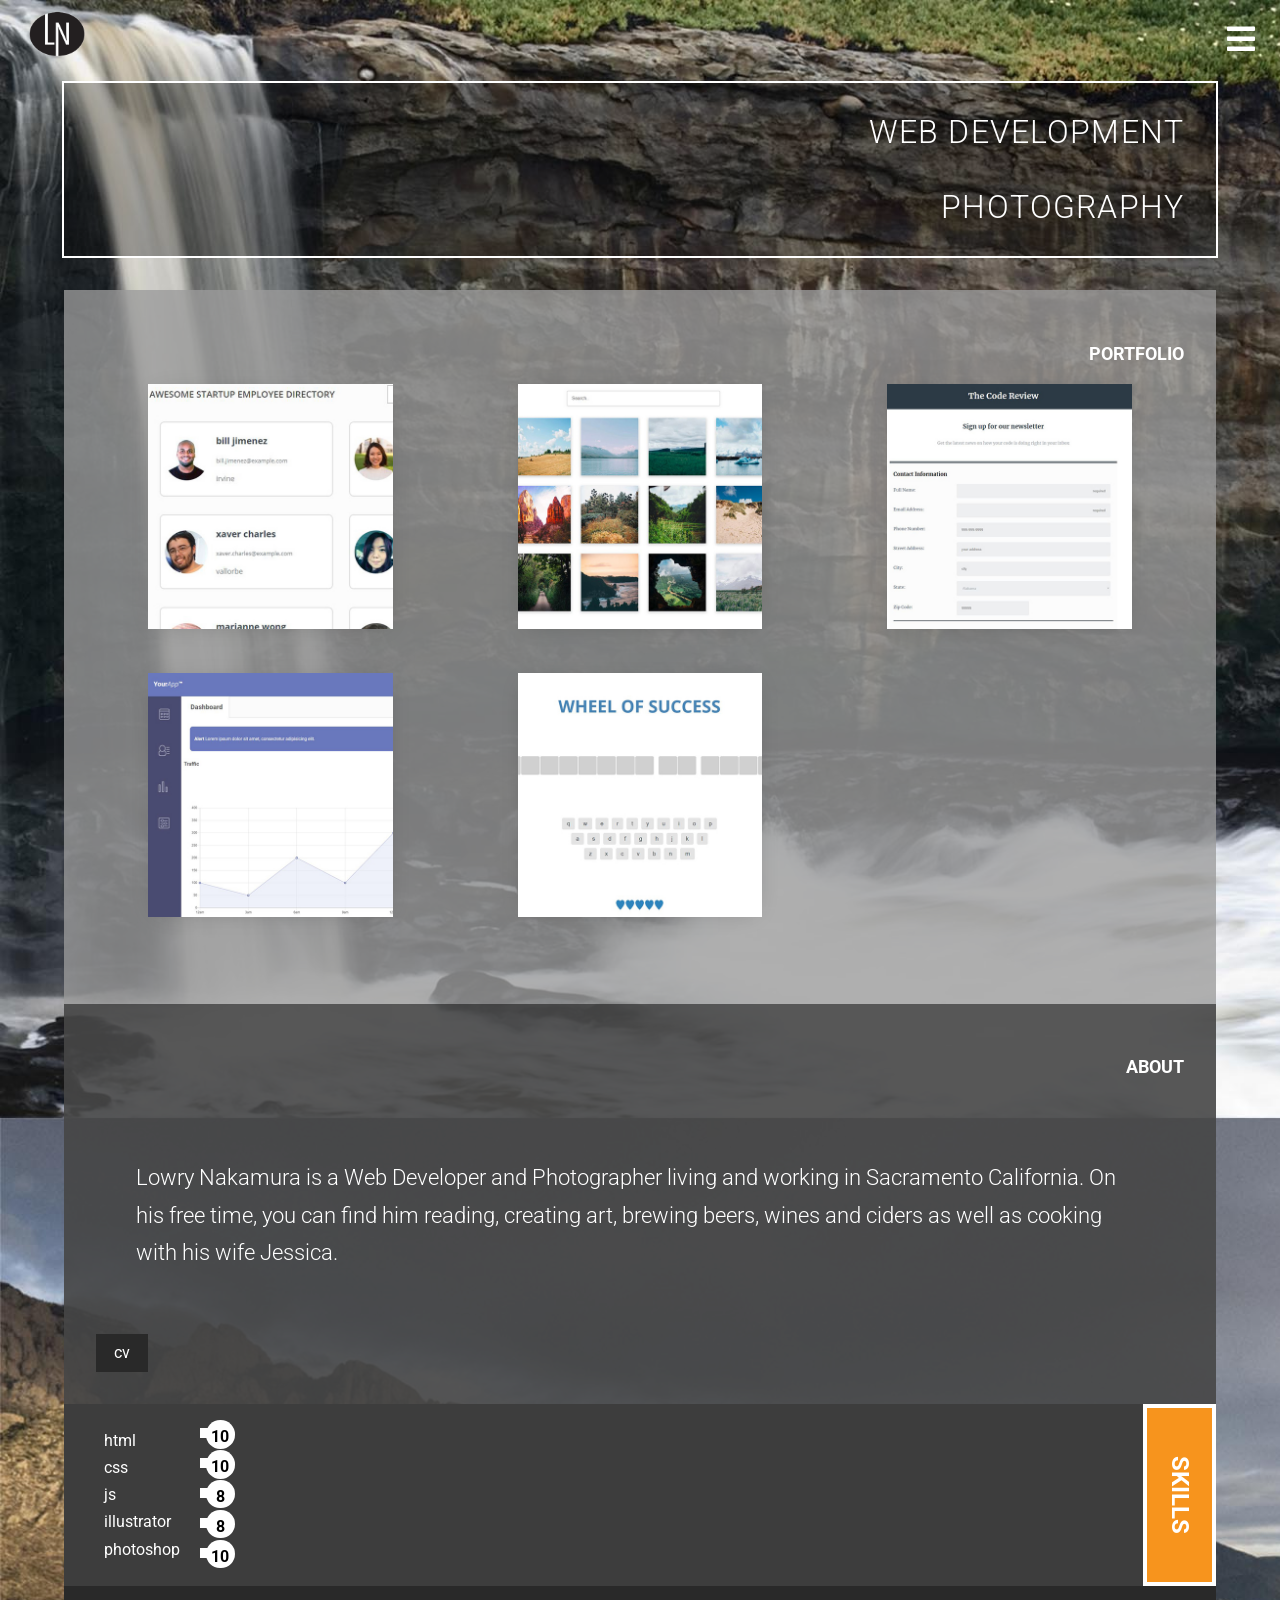
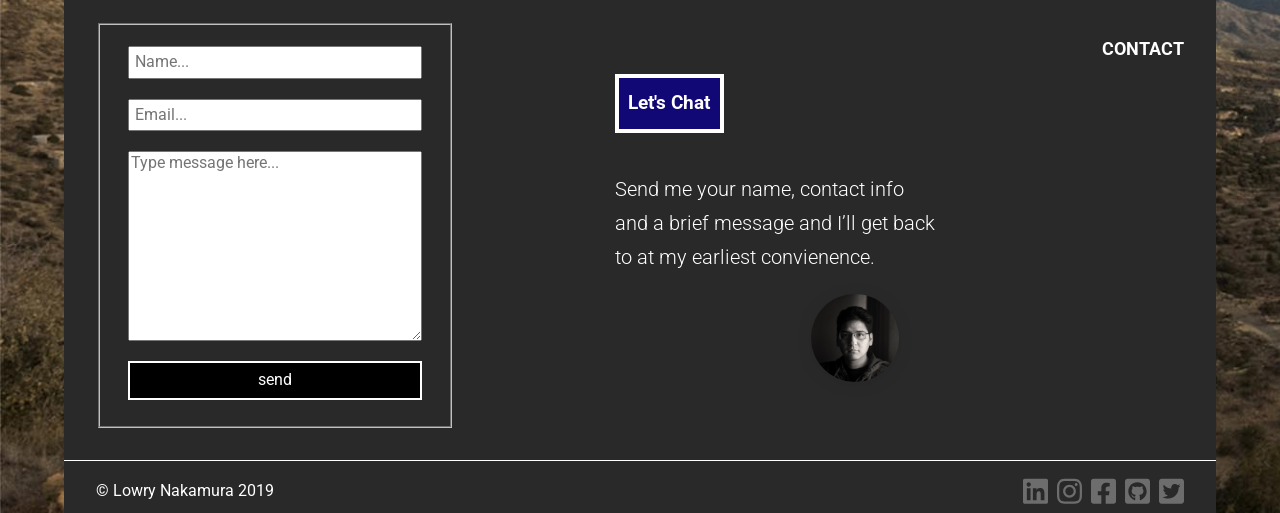
==== index.html @ 69b39638 "Update index.html" ====
<!DOCTYPE html>
<html lang="en">
<head>
	<meta charset="UTF-8">
	<meta name="description" content="Lowry Nakamura Portfolio">
  	<meta name="author" content="Lowry Nakamura">
  	<meta name="viewport" content="width=device-width, initial-scale=1.0">
	<title>Lowry Nakamura Portfolio</title>
	<link rel="shortcut icon" type="image/png" href="img/favicon.png">
	<link rel="stylesheet" href="https://use.fontawesome.com/releases/v5.5.0/css/all.css" integrity="sha384-B4dIYHKNBt8Bc12p+WXckhzcICo0wtJAoU8YZTY5qE0Id1GSseTk6S+L3BlXeVIU" crossorigin="anonymous">
	<link rel="stylesheet" href="css/style.css">
</head>
<body>
<!--begin Site-->
		<!--begin Header-->
		<header id="header" class="header">
			<span id="logo"><img src="img/logo_sm_edit.png" alt="logo"></span>
			<span id="showHide"><i class="fas fa-bars"></i></span>
		</header>
		<nav id="nav">
			<ul id="toggleNav">
				<li><a href="#portfolio">Portfolio</a></li>
				<li><a href="#about">Bio</a></li>
				<li><a href="#skills">Skills</a></li>
				<li><a href="#contact">Contact</a></li>
			</ul>
		</nav>
		<!--begin Banner-->
		<section id="banner">
			<div id="highlightBrdr">
				<h1>Web Development</h1>
				<h1>Photography</h1>
			</div>
		</section>
		<div class="container">
		<!--begin Portfolio-->
		<section id="portfolio">
			<h2 class="section-title">Portfolio</h2>
			<div id="imgContainer">
				<!--Employee Api Project-->
				<a class="port-link" href="project/emp-api/index.html" target="_blank"><img class="port-img" src="img/port-img/employeeSearch.jpg" alt="Employee search."><img class="overlay" src="img/port-img/api.png" alt="overlay for employee search api hover"></a>
				<!--Sample Photo Gallery-->
				<a class="port-link" href="project/samp-gallery/index.html" target="_blank"><img class="port-img" src="img/port-img/photoGallery.jpg" alt="Photo Gallery"><img class="overlay" src="img/port-img/img-gallery.png" alt="overlay for sample photo gallery hover"></a>
				<!--Registration Form-->
				<a class="port-link" href="project/registration/tech-degree-project-3/index.html" target="_blank"><img class="port-img" src="img/port-img/registrationForm.jpg" alt="Registration Form"><img class="overlay" src="img/port-img/registration.png" alt="overlay for registration form hover"></a>
				<!--webApp-->
				<a class="port-link" href="project/webApp/main.html" target="_blank"><img class="port-img" src="img/port-img/webApp.jpg" alt="Web app game."><img class="overlay" src="img/port-img/webApp.png" alt="overlay for webApp hover"></a>
				<!--Wheel of Success-->
				<a class="port-link" href="project/wheel/index.html" target="_blank"><img class="port-img" src="img/port-img/wheelOfSuccess.jpg" alt="Wheel of success app."><img class="overlay" src="img/port-img/wheel.png" alt="overlay for wheel of success hover"></a>
			</div>
		</section>
		<!--begin About-->
		<section id="about">
			<h2 class="section-title">About</h2>
				<div id="bio">
			         <p>Lowry Nakamura is a Web Developer and Photographer living and working in Sacramento California.
			         On his free time&#44; you can find him reading&#44; creating art&#44; brewing beers&#44; wines and ciders as well as cooking with his wife Jessica&#46;</p>
				</div>
				<div id="cv">
			        <h3>Education</h3>
			        <ol class="resume">
			            <li>Bachelors of Fine Art In Studio Art&#44; University of New Mexico 
			            Albuquerque NM&#44; 12
			            </li>
			            <li>Associates of Fine Art Photography Santa Fe Community College
			            Santa Fe NM&#44; 10
			            </li>
			            <li>Associates of Fine Arts Santa Fe Community College
			            Santa Fe NM&#44; 08
			            </li>
			            <li>Certificate  Web Design Level I University of New Mexico
			           Albuquerque NM&#44; 15
			            </li>
			        </ol>
			        <h3>Professional Experience</h3>
			        <ol class="resume">
			            <li>Onespeed Pizza ~ 2018-present</li>
			            <li>Mike's Camera ~ 2016-2018</li>
			            <li>Santa Fe Clay ~ 2015-2015</li>
			            <li>LewAllen Galleries ~ 2013-2014</li>
			            <li>University of New Mexico Art Museum ~ 2011-2012</li>
			            <li>SFCC School of Arts and Design Gallery Intern ~ 2008-2010</li>
			            <li>Internship Photography ~ James Hart, Santa Fe New Mexico 2009</li>
			        </ol>
			    </div>
			<button id="toggleResume">cv</button>
		</section>
		<!--begin Skills-->
		<section id="skills">
			
			<div id="skillType">
				<ol>
					<li>html</li>
					<li>css</li>
					<li>js</li>
					<li>illustrator</li>
					<li>photoshop</li>
				</ol>
			</div>
			<div id="skillAnimation">
				<div class="skillContainer">
					<div class="rect" data-value="10"></div>
					<div class="circle"><span>10</span></div>
				</div>
				<div class="skillContainer">
					<div class="rect" data-value="10"></div>
					<div class="circle"><span>10</span></div>
				</div>	
				<div class="skillContainer">
					<div class="rect" data-value="8"></div>
					<div class="circle"><span>8</span></div>
				</div>	
				<div class="skillContainer">
					<div class="rect" data-value="8"></div>
					<div class="circle"><span>8</span></div>
				</div>	
				<div class="skillContainer">
					<div class="rect" data-value="10"></div>
					<div class="circle"><span>10</span></div>
				</div>		
			</div>
			<h2 id="topBottom">Skills</h2>
		</section>
		<!--begin Contact-->
		<section id="contact">
			<h2 class="section-title">Contact</h2>
			<div id="headlineContainer">
				<h3>Let's Chat</h3>
				<p>Send me your name, contact info and a brief message and I’ll get back to at my earliest convienence.</p>
				<img id="profile" src="img/profile-pic.jpg" alt="Lowry Nakamura">
			</div>
			<!--begin Form-->
			<form id="contactMe" action="https://lowna.prod.with-datafire.io/contact" method="post">
				<fieldset class="message-me">
					<div class="form-container">
						<div id="nameRequired" class="required">Name Required!</div>
						<input type="text" name="name" id="name" placeholder="Name...">
						<div id="emailRequired" class="required">Email Required!</div>
						<input type="email" name="emailAddress" id="email" placeholder="Email...">
						<div class="required" id="textfieldRequired">Message Required!</div>
						 <textarea name="message" id="message" cols="30" rows="10" placeholder="Type message here..."></textarea>
						 <button id="messageSubmit" type="submit">send</button>
					</div>
				</fieldset>
			</form>
			<!--end Form-->
		</section>

		<!--begin Footer-->
		<footer id="footer">
			
			<div id="copyName">
				<p>&copy; Lowry Nakamura 2019</p>
			</div>
			<div id="social">
				<p>
					<!--linkedin 
						https://fontawesome.com/license-->
					<a href="https://www.linkedin.com/in/lowry-nakamura-868059122/" target="_blank"><svg aria-hidden="true" focusable="false" data-prefix="fab" data-icon="linkedin" class="svg-inline--fa fa-linkedin fa-w-14" role="img" xmlns="http://www.w3.org/2000/svg" viewBox="0 0 448 512"><path fill="currentColor" d="M416 32H31.9C14.3 32 0 46.5 0 64.3v383.4C0 465.5 14.3 480 31.9 480H416c17.6 0 32-14.5 32-32.3V64.3c0-17.8-14.4-32.3-32-32.3zM135.4 416H69V202.2h66.5V416zm-33.2-243c-21.3 0-38.5-17.3-38.5-38.5S80.9 96 102.2 96c21.2 0 38.5 17.3 38.5 38.5 0 21.3-17.2 38.5-38.5 38.5zm282.1 243h-66.4V312c0-24.8-.5-56.7-34.5-56.7-34.6 0-39.9 27-39.9 54.9V416h-66.4V202.2h63.7v29.2h.9c8.9-16.8 30.6-34.5 62.9-34.5 67.2 0 79.7 44.3 79.7 101.9V416z"></path></svg></a>
					<!--instagram 
						https://fontawesome.com/license--> 
					<a href="https://www.instagram.com/lowrynaka/?hl=en" target="_blank"><svg aria-hidden="true" focusable="false" data-prefix="fab" data-icon="instagram" class="svg-inline--fa fa-instagram fa-w-14" role="img" xmlns="http://www.w3.org/2000/svg" viewBox="0 0 448 512"><path fill="currentColor" d="M224.1 141c-63.6 0-114.9 51.3-114.9 114.9s51.3 114.9 114.9 114.9S339 319.5 339 255.9 287.7 141 224.1 141zm0 189.6c-41.1 0-74.7-33.5-74.7-74.7s33.5-74.7 74.7-74.7 74.7 33.5 74.7 74.7-33.6 74.7-74.7 74.7zm146.4-194.3c0 14.9-12 26.8-26.8 26.8-14.9 0-26.8-12-26.8-26.8s12-26.8 26.8-26.8 26.8 12 26.8 26.8zm76.1 27.2c-1.7-35.9-9.9-67.7-36.2-93.9-26.2-26.2-58-34.4-93.9-36.2-37-2.1-147.9-2.1-184.9 0-35.8 1.7-67.6 9.9-93.9 36.1s-34.4 58-36.2 93.9c-2.1 37-2.1 147.9 0 184.9 1.7 35.9 9.9 67.7 36.2 93.9s58 34.4 93.9 36.2c37 2.1 147.9 2.1 184.9 0 35.9-1.7 67.7-9.9 93.9-36.2 26.2-26.2 34.4-58 36.2-93.9 2.1-37 2.1-147.8 0-184.8zM398.8 388c-7.8 19.6-22.9 34.7-42.6 42.6-29.5 11.7-99.5 9-132.1 9s-102.7 2.6-132.1-9c-19.6-7.8-34.7-22.9-42.6-42.6-11.7-29.5-9-99.5-9-132.1s-2.6-102.7 9-132.1c7.8-19.6 22.9-34.7 42.6-42.6 29.5-11.7 99.5-9 132.1-9s102.7-2.6 132.1 9c19.6 7.8 34.7 22.9 42.6 42.6 11.7 29.5 9 99.5 9 132.1s2.7 102.7-9 132.1z"></path></svg></a> 
					<!--facebook 
						https://fontawesome.com/license-->
					<a href="https://www.facebook.com/lowry.nakamura" target="_blank"><svg aria-hidden="true" focusable="false" data-prefix="fab" data-icon="facebook-square" class="svg-inline--fa fa-facebook-square fa-w-14" role="img" xmlns="http://www.w3.org/2000/svg" viewBox="0 0 448 512"><path fill="currentColor" d="M400 32H48A48 48 0 0 0 0 80v352a48 48 0 0 0 48 48h137.25V327.69h-63V256h63v-54.64c0-62.15 37-96.48 93.67-96.48 27.14 0 55.52 4.84 55.52 4.84v61h-31.27c-30.81 0-40.42 19.12-40.42 38.73V256h68.78l-11 71.69h-57.78V480H400a48 48 0 0 0 48-48V80a48 48 0 0 0-48-48z"></path></svg></a>
					<!--github 
						https://fontawesome.com/license-->  
					<a href="https://github.com/Lowna" target="_blank"><svg aria-hidden="true" focusable="false" data-prefix="fab" data-icon="github-square" class="svg-inline--fa fa-github-square fa-w-14" role="img" xmlns="http://www.w3.org/2000/svg" viewBox="0 0 448 512"><path fill="currentColor" d="M400 32H48C21.5 32 0 53.5 0 80v352c0 26.5 21.5 48 48 48h352c26.5 0 48-21.5 48-48V80c0-26.5-21.5-48-48-48zM277.3 415.7c-8.4 1.5-11.5-3.7-11.5-8 0-5.4.2-33 .2-55.3 0-15.6-5.2-25.5-11.3-30.7 37-4.1 76-9.2 76-73.1 0-18.2-6.5-27.3-17.1-39 1.7-4.3 7.4-22-1.7-45-13.9-4.3-45.7 17.9-45.7 17.9-13.2-3.7-27.5-5.6-41.6-5.6-14.1 0-28.4 1.9-41.6 5.6 0 0-31.8-22.2-45.7-17.9-9.1 22.9-3.5 40.6-1.7 45-10.6 11.7-15.6 20.8-15.6 39 0 63.6 37.3 69 74.3 73.1-4.8 4.3-9.1 11.7-10.6 22.3-9.5 4.3-33.8 11.7-48.3-13.9-9.1-15.8-25.5-17.1-25.5-17.1-16.2-.2-1.1 10.2-1.1 10.2 10.8 5 18.4 24.2 18.4 24.2 9.7 29.7 56.1 19.7 56.1 19.7 0 13.9.2 36.5.2 40.6 0 4.3-3 9.5-11.5 8-66-22.1-112.2-84.9-112.2-158.3 0-91.8 70.2-161.5 162-161.5S388 165.6 388 257.4c.1 73.4-44.7 136.3-110.7 158.3zm-98.1-61.1c-1.9.4-3.7-.4-3.9-1.7-.2-1.5 1.1-2.8 3-3.2 1.9-.2 3.7.6 3.9 1.9.3 1.3-1 2.6-3 3zm-9.5-.9c0 1.3-1.5 2.4-3.5 2.4-2.2.2-3.7-.9-3.7-2.4 0-1.3 1.5-2.4 3.5-2.4 1.9-.2 3.7.9 3.7 2.4zm-13.7-1.1c-.4 1.3-2.4 1.9-4.1 1.3-1.9-.4-3.2-1.9-2.8-3.2.4-1.3 2.4-1.9 4.1-1.5 2 .6 3.3 2.1 2.8 3.4zm-12.3-5.4c-.9 1.1-2.8.9-4.3-.6-1.5-1.3-1.9-3.2-.9-4.1.9-1.1 2.8-.9 4.3.6 1.3 1.3 1.8 3.3.9 4.1zm-9.1-9.1c-.9.6-2.6 0-3.7-1.5s-1.1-3.2 0-3.9c1.1-.9 2.8-.2 3.7 1.3 1.1 1.5 1.1 3.3 0 4.1zm-6.5-9.7c-.9.9-2.4.4-3.5-.6-1.1-1.3-1.3-2.8-.4-3.5.9-.9 2.4-.4 3.5.6 1.1 1.3 1.3 2.8.4 3.5zm-6.7-7.4c-.4.9-1.7 1.1-2.8.4-1.3-.6-1.9-1.7-1.5-2.6.4-.6 1.5-.9 2.8-.4 1.3.7 1.9 1.8 1.5 2.6z"></path></svg></a>
					<!--twitter 
						https://fontawesome.com/license-->
					<a href="https://twitter.com/lowrynak" target="_blank"><svg aria-hidden="true" focusable="false" data-prefix="fab" data-icon="twitter-square" class="svg-inline--fa fa-twitter-square fa-w-14" role="img" xmlns="http://www.w3.org/2000/svg" viewBox="0 0 448 512"><path fill="currentColor" d="M400 32H48C21.5 32 0 53.5 0 80v352c0 26.5 21.5 48 48 48h352c26.5 0 48-21.5 48-48V80c0-26.5-21.5-48-48-48zm-48.9 158.8c.2 2.8.2 5.7.2 8.5 0 86.7-66 186.6-186.6 186.6-37.2 0-71.7-10.8-100.7-29.4 5.3.6 10.4.8 15.8.8 30.7 0 58.9-10.4 81.4-28-28.8-.6-53-19.5-61.3-45.5 10.1 1.5 19.2 1.5 29.6-1.2-30-6.1-52.5-32.5-52.5-64.4v-.8c8.7 4.9 18.9 7.9 29.6 8.3a65.447 65.447 0 0 1-29.2-54.6c0-12.2 3.2-23.4 8.9-33.1 32.3 39.8 80.8 65.8 135.2 68.6-9.3-44.5 24-80.6 64-80.6 18.9 0 35.9 7.9 47.9 20.7 14.8-2.8 29-8.3 41.6-15.8-4.9 15.2-15.2 28-28.8 36.1 13.2-1.4 26-5.1 37.8-10.2-8.9 13.1-20.1 24.7-32.9 34z"></path></svg></a>
				</p>
			</div>
		</footer>
	</div>
<!--end Page Content-->
<script src="js/app.js"></script>	
</body>
</html>
---- css/style.css ----
@import url("https://fonts.googleapis.com/css?family=Roboto:300,400,400i,500,500i,700,700i,900,900i&display=swap");
html {
  scroll-behavior: smooth;
}

body {
  line-height: 1.7;
  font-size: 16px;
  font-family: "Roboto", sans-serif;
  background: #292929;
  background: url("../img/top-img-mobile.jpg") no-repeat;
}

@media (min-width: 768px) {
  body {
    background: url("../img/background-overlay-768px.jpg") no-repeat;
  }
}
@media (min-width: 1280px) {
  body {
    background-size: cover;
  }
}
/*Normalize---------------------------------------------- */
/*! normalize.css v8.0.0 | MIT License | github.com/necolas/normalize.css */
/* Document
   ========================================================================== */
/**
 * 1. Correct the line height in all browsers.
 * 2. Prevent adjustments of font size after orientation changes in iOS.
 */
html {
  line-height: 1.15;
  /* 1 */
  -webkit-text-size-adjust: 100%;
  /* 2 */
}

/* Sections
   ========================================================================== */
/**
 * Remove the margin in all browsers.
 */
body {
  margin: 0;
}

/**
 * Correct the font size and margin on `h1` elements within `section` and
 * `article` contexts in Chrome, Firefox, and Safari.
 */
h1 {
  font-size: 2em;
  margin: 0.67em 0;
}

/* Grouping content
   ========================================================================== */
/**
 * 1. Add the correct box sizing in Firefox.
 * 2. Show the overflow in Edge and IE.
 */
hr {
  box-sizing: content-box;
  /* 1 */
  height: 0;
  /* 1 */
  overflow: visible;
  /* 2 */
}

/**
 * 1. Correct the inheritance and scaling of font size in all browsers.
 * 2. Correct the odd `em` font sizing in all browsers.
 */
pre {
  font-family: monospace, monospace;
  /* 1 */
  font-size: 1em;
  /* 2 */
}

/* Text-level semantics
   ========================================================================== */
/**
 * Remove the gray background on active links in IE 10.
 */
a {
  background-color: transparent;
}

/**
 * 1. Remove the bottom border in Chrome 57-
 * 2. Add the correct text decoration in Chrome, Edge, IE, Opera, and Safari.
 */
abbr[title] {
  border-bottom: none;
  /* 1 */
  text-decoration: underline;
  /* 2 */
  text-decoration: underline dotted;
  /* 2 */
}

/**
 * Add the correct font weight in Chrome, Edge, and Safari.
 */
b,
strong {
  font-weight: bolder;
}

/**
 * 1. Correct the inheritance and scaling of font size in all browsers.
 * 2. Correct the odd `em` font sizing in all browsers.
 */
code,
kbd,
samp {
  font-family: monospace, monospace;
  /* 1 */
  font-size: 1em;
  /* 2 */
}

/**
 * Add the correct font size in all browsers.
 */
small {
  font-size: 80%;
}

/**
 * Prevent `sub` and `sup` elements from affecting the line height in
 * all browsers.
 */
sub,
sup {
  font-size: 75%;
  line-height: 0;
  position: relative;
  vertical-align: baseline;
}

sub {
  bottom: -0.25em;
}

sup {
  top: -0.5em;
}

/* Embedded content
   ========================================================================== */
/**
 * Remove the border on images inside links in IE 10.
 */
img {
  border-style: none;
}

/* Forms
   ========================================================================== */
/**
 * 1. Change the font styles in all browsers.
 * 2. Remove the margin in Firefox and Safari.
 */
button,
input,
optgroup,
select,
textarea {
  font-family: inherit;
  /* 1 */
  font-size: 100%;
  /* 1 */
  line-height: 1.15;
  /* 1 */
  margin: 0;
  /* 2 */
}

/**
 * Show the overflow in IE.
 * 1. Show the overflow in Edge.
 */
button,
input {
  /* 1 */
  overflow: visible;
}

/**
 * Remove the inheritance of text transform in Edge, Firefox, and IE.
 * 1. Remove the inheritance of text transform in Firefox.
 */
button,
select {
  /* 1 */
  text-transform: none;
}

#header {
  display: flex;
  align-items: center;
  justify-content: space-between;
  padding: 0 25px 0 22px;
}

#portfolio {
  background: rgba(155, 155, 155, 0.78);
  padding: 2em;
}

#about {
  background: rgba(70, 70, 70, 0.9);
  background-size: auto;
  padding: 2em;
}
#about p {
  color: #fff;
  font-size: 1.1em;
  font-weight: 300;
}
#about #toggleResume {
  background: #292929;
  color: #fff;
  border: 2px solid #292929;
  cursor: pointer;
  padding: 0.5em 1em;
}

#skills {
  display: flex;
  align-items: center;
  justify-content: flex-start;
  background: #3d3d3d;
}
#skills #skillType ol {
  list-style: none;
  margin-right: 20px;
}
#skills #skillType li {
  color: #fff;
}
#skills #skillAnimation {
  flex-basis: 100%;
}
#skills #skillAnimation .skillContainer .circle {
  display: inline-block;
  text-align: center;
  font-weight: 700;
  width: 23px;
  height: 23px;
  margin-left: -8px;
  padding: 2.8px;
  border-radius: 50%;
  background: #fff;
  transition: 1s;
}
#skills #skillAnimation .skillContainer .circle span {
  line-height: 1.62;
}
#skills #skillAnimation .skillContainer .rect {
  display: inline-block;
  width: 10px;
  height: 10px;
  margin: 4px 0;
  background: #fff;
  transition: 1s;
}
#skills #topBottom {
  text-transform: uppercase;
  text-align: center;
  height: 6.25em;
  border: 4px solid #fff;
  margin-right: 0;
  padding: 0.5em;
  background: #f7941d;
  color: #fff;
  writing-mode: vertical-rl;
}

#contact {
  background: #292929;
  color: #fff;
  padding: 2em;
}
#contact #profile {
  width: 27%;
  border-radius: 50%;
  -webkit-box-shadow: 0px 2px 23px -10px rgba(0, 0, 0, 0.25);
  -moz-box-shadow: 0px 2px 23px -10px rgba(0, 0, 0, 0.25);
  box-shadow: 0px 2px 23px -10px rgba(0, 0, 0, 0.25);
  margin-left: 60%;
}

#footer {
  display: flex;
  justify-content: space-between;
  background: #292929;
  color: #fff;
  padding: 1em 2em 0 2em;
  border-top: 1px solid #fff;
}
#footer p {
  display: inline;
}
#footer svg {
  margin-left: 5px;
  color: #6d6d6d;
  width: 25px;
}
#footer svg:hover {
  color: #000;
  transition: 1s ease-in-out;
}

@media screen and (max-width: 400px) and (min-width: 200px) {
  #portfolio {
    padding: 2em;
  }

  #contact {
    padding: 0;
    padding-top: 2em;
    padding-bottom: 2em;
    padding-right: 0.25em;
  }
  #contact h2 {
    margin-right: 2em;
  }
  #contact #headlineContainer {
    margin: 0.5em;
  }
  #contact form {
    margin: 0.5em;
  }
}
@media (min-width: 768px) {
  #contact {
    display: flex;
    justify-content: space-between;
  }
  #contact h2 {
    order: 3;
  }
  #contact #headlineContainer {
    order: 2;
    flex-basis: 30%;
    align-self: center;
  }
  #contact #headlineContainer p {
    font-size: 1.25em;
  }

  #bio {
    display: flex;
    font-size: 1.25em;
    padding: 2em;
  }
}
@media (min-width: 1280px) {
  .container {
    width: 90%;
    margin: 0 auto;
  }
}
#nav ul {
  display: none;
  flex-direction: column;
  justify-content: center;
  list-style: none;
  text-align: center;
  margin-left: 25px;
  margin-right: 25px;
}
#nav ul li {
  padding: 0.5em;
  margin-bottom: 10px;
  border: 2px solid transparent;
}
#nav ul li a {
  cursor: pointer;
  color: #fff;
  text-decoration: none;
  text-transform: uppercase;
  font-size: 1.25em;
}
#nav ul li:hover {
  border: 2px solid #fff;
  background: rgba(0, 0, 0, 0.3);
  transition: 0.5s ease-in;
}

@media (min-width: 768px) {
  #nav ul {
    flex-direction: row;
    justify-content: center;
  }
  #nav ul li {
    margin-left: 1em;
  }
}
#showHide {
  cursor: pointer;
}
#showHide i {
  color: #fff;
  font-size: 1.5em;
}

#logo img {
  width: 3.5em;
  margin-top: 3px;
}

.section-title {
  font-size: 1.15em;
  color: #fff;
  text-align: right;
  text-transform: uppercase;
}

#banner #highlightBrdr {
  border: 2px solid #fff;
  margin: 2em;
  background: rgba(0, 0, 0, 0.3);
}
#banner h1 {
  text-align: right;
  padding-right: 1em;
  color: #fff;
  text-transform: uppercase;
  font-weight: 300;
  letter-spacing: 1.15px;
}

#headlineContainer h3 {
  display: inline-block;
  background: #120875;
  color: #fff;
  border: 4px solid #fff;
  padding: 0.5em;
}
#headlineContainer p {
  font-weight: 300;
}

#cv {
  display: none;
}
#cv ol {
  list-style: none;
}
#cv h3, #cv li {
  color: #fff;
}

@media (min-width: 768px) {
  #logo img {
    width: 35%;
  }

  #showHide i {
    font-size: 2em;
  }
}
@media (min-width: 1280px) {
  #banner #highlightBrdr {
    width: 90%;
    margin: 0 auto;
    margin-bottom: 2em;
  }
}
#imgContainer {
  width: 100%;
  display: grid;
  grid-gap: 20px;
  margin-bottom: 30px;
}

.overlay {
  display: none;
  position: absolute;
  top: 0;
  left: 0;
  right: 0;
  width: 70%;
  margin: auto;
}

.port-link {
  position: relative;
  text-align: center;
}

.port-link .port-img {
  width: 70%;
  margin-bottom: 1em;
  -webkit-box-shadow: 0px 2px 23px -10px rgba(0, 0, 0, 0.25);
  -moz-box-shadow: 0px 2px 23px -10px rgba(0, 0, 0, 0.25);
  box-shadow: 0px 2px 23px -10px rgba(0, 0, 0, 0.25);
}

@media screen and (max-width: 400px) and (min-width: 200px) {
  .overlay {
    margin-left: 2em;
  }
}
@media (min-width: 768px) {
  #imgContainer {
    grid-template-columns: repeat(2, 1fr);
  }
}
@media (min-width: 1024px) {
  #imgContainer {
    grid-template-columns: repeat(3, 1fr);
  }
}
#contactMe {
  margin-top: 5px;
}

.form-container {
  display: flex;
  flex-direction: column;
  padding: 1em;
}
.form-container #nameRequired, .form-container #emailRequired, .form-container #textfieldRequired {
  color: #F31431;
  text-align: right;
  display: none;
}
.form-container input, .form-container textfield {
  margin-bottom: 20px;
  padding: 5px;
}
.form-container button {
  border: none;
  border: 2px solid #fff;
  margin-top: 20px;
  color: #fff;
  background: #000;
  padding: 0.5em;
}
.form-container button:hover {
  border: 2px solid #000;
  background: #fff;
  color: #000;
  transition: 1s ease-in-out;
}

/*# sourceMappingURL=style.css.map */
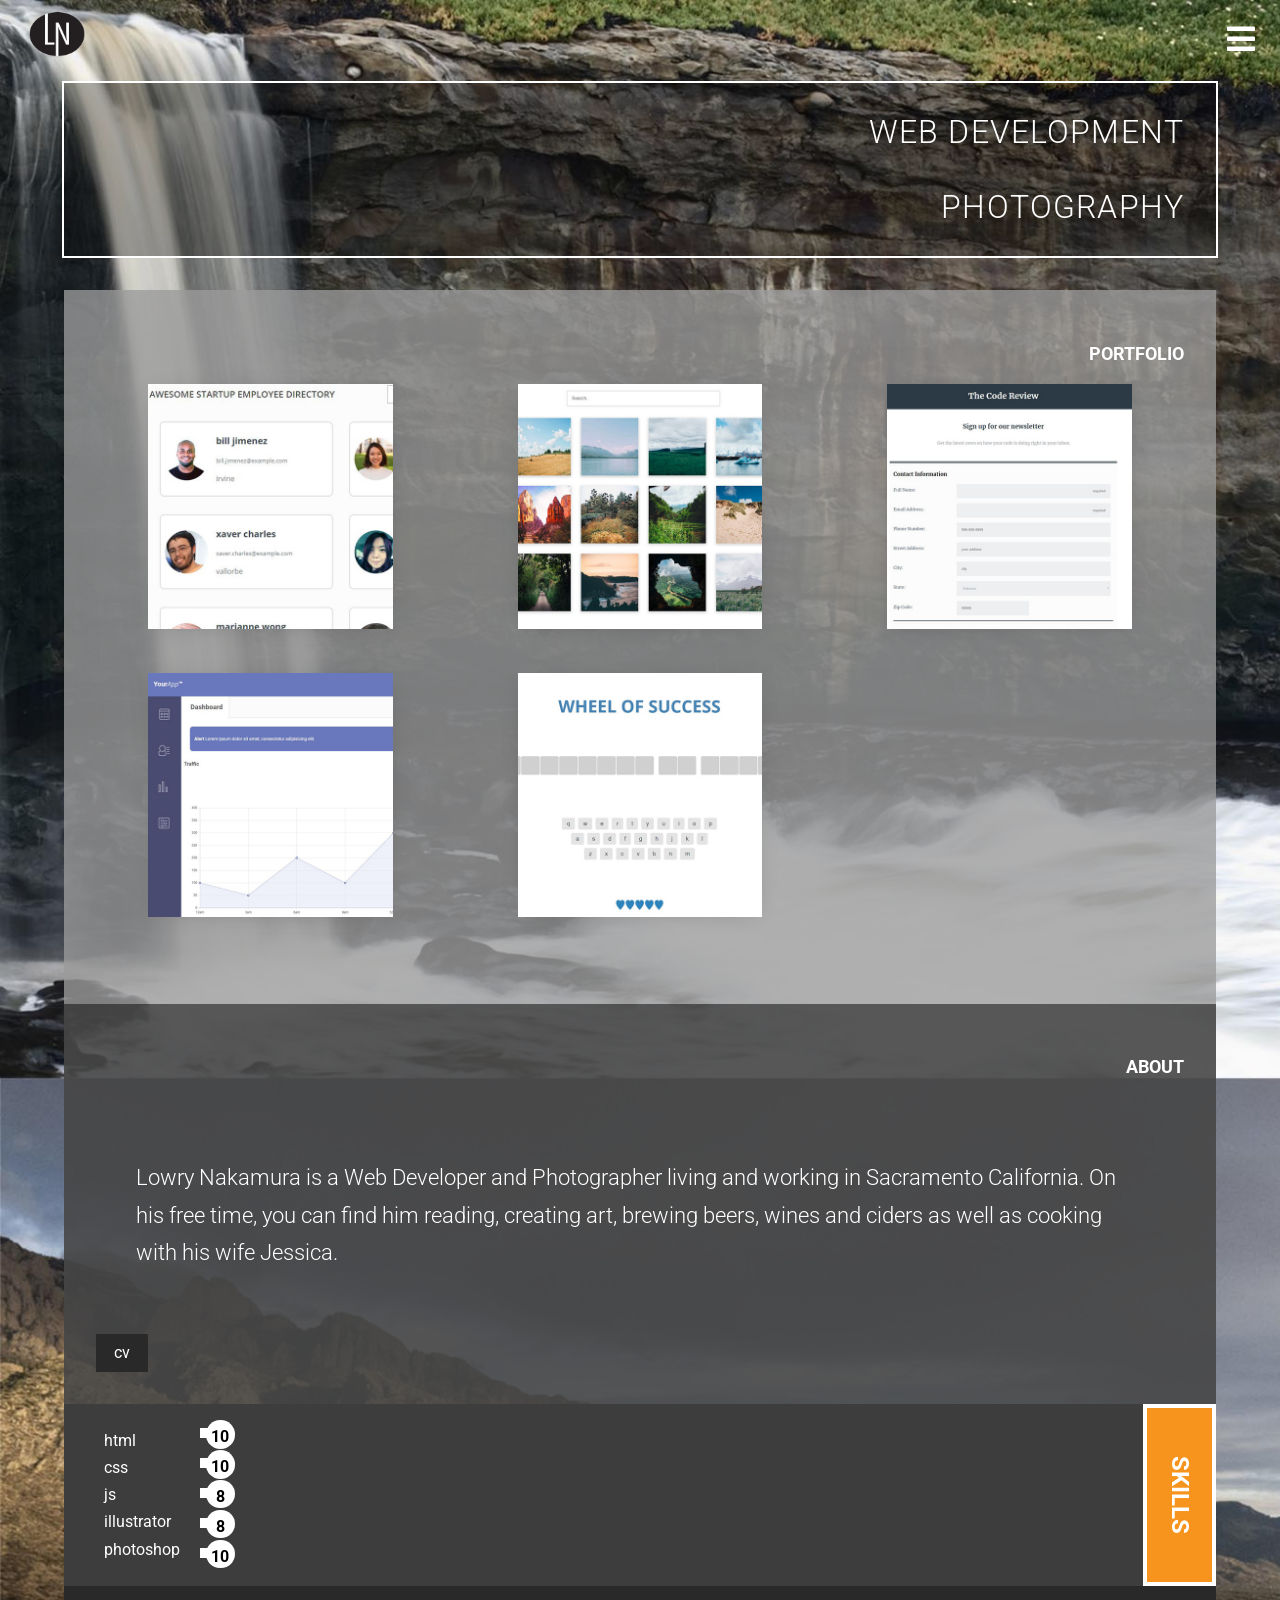
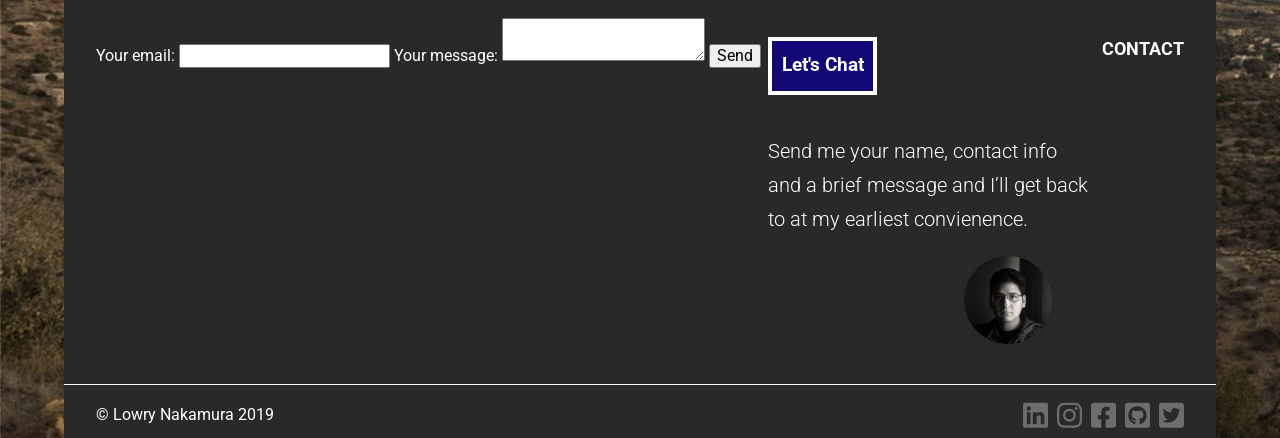
==== commit c2ffda92: "Fix form for site" ====
--- a/index.html
+++ b/index.html
@@ -130,18 +130,22 @@
 				<img id="profile" src="img/profile-pic.jpg" alt="Lowry Nakamura">
 			</div>
 			<!--begin Form-->
-			<form id="contactMe" action="https://lowna.prod.with-datafire.io/contact" method="post">
-				<fieldset class="message-me">
-					<div class="form-container">
-						<div id="nameRequired" class="required">Name Required!</div>
-						<input type="text" name="name" id="name" placeholder="Name...">
-						<div id="emailRequired" class="required">Email Required!</div>
-						<input type="email" name="emailAddress" id="email" placeholder="Email...">
-						<div class="required" id="textfieldRequired">Message Required!</div>
-						 <textarea name="message" id="message" cols="30" rows="10" placeholder="Type message here..."></textarea>
-						 <button id="messageSubmit" type="submit">send</button>
-					</div>
-				</fieldset>
+			<form
+			  action="https://formspree.io/xgekqble"
+			  method="POST"
+			>
+			  <label>
+			    Your email:
+			    <input type="text" name="_replyto">
+			  </label>
+			  <label>
+			    Your message:
+			    <textarea name="message"></textarea>
+			  </label>
+
+			  <!-- your other form fields go here -->
+
+			  <button type="submit">Send</button>
 			</form>
 			<!--end Form-->
 		</section>
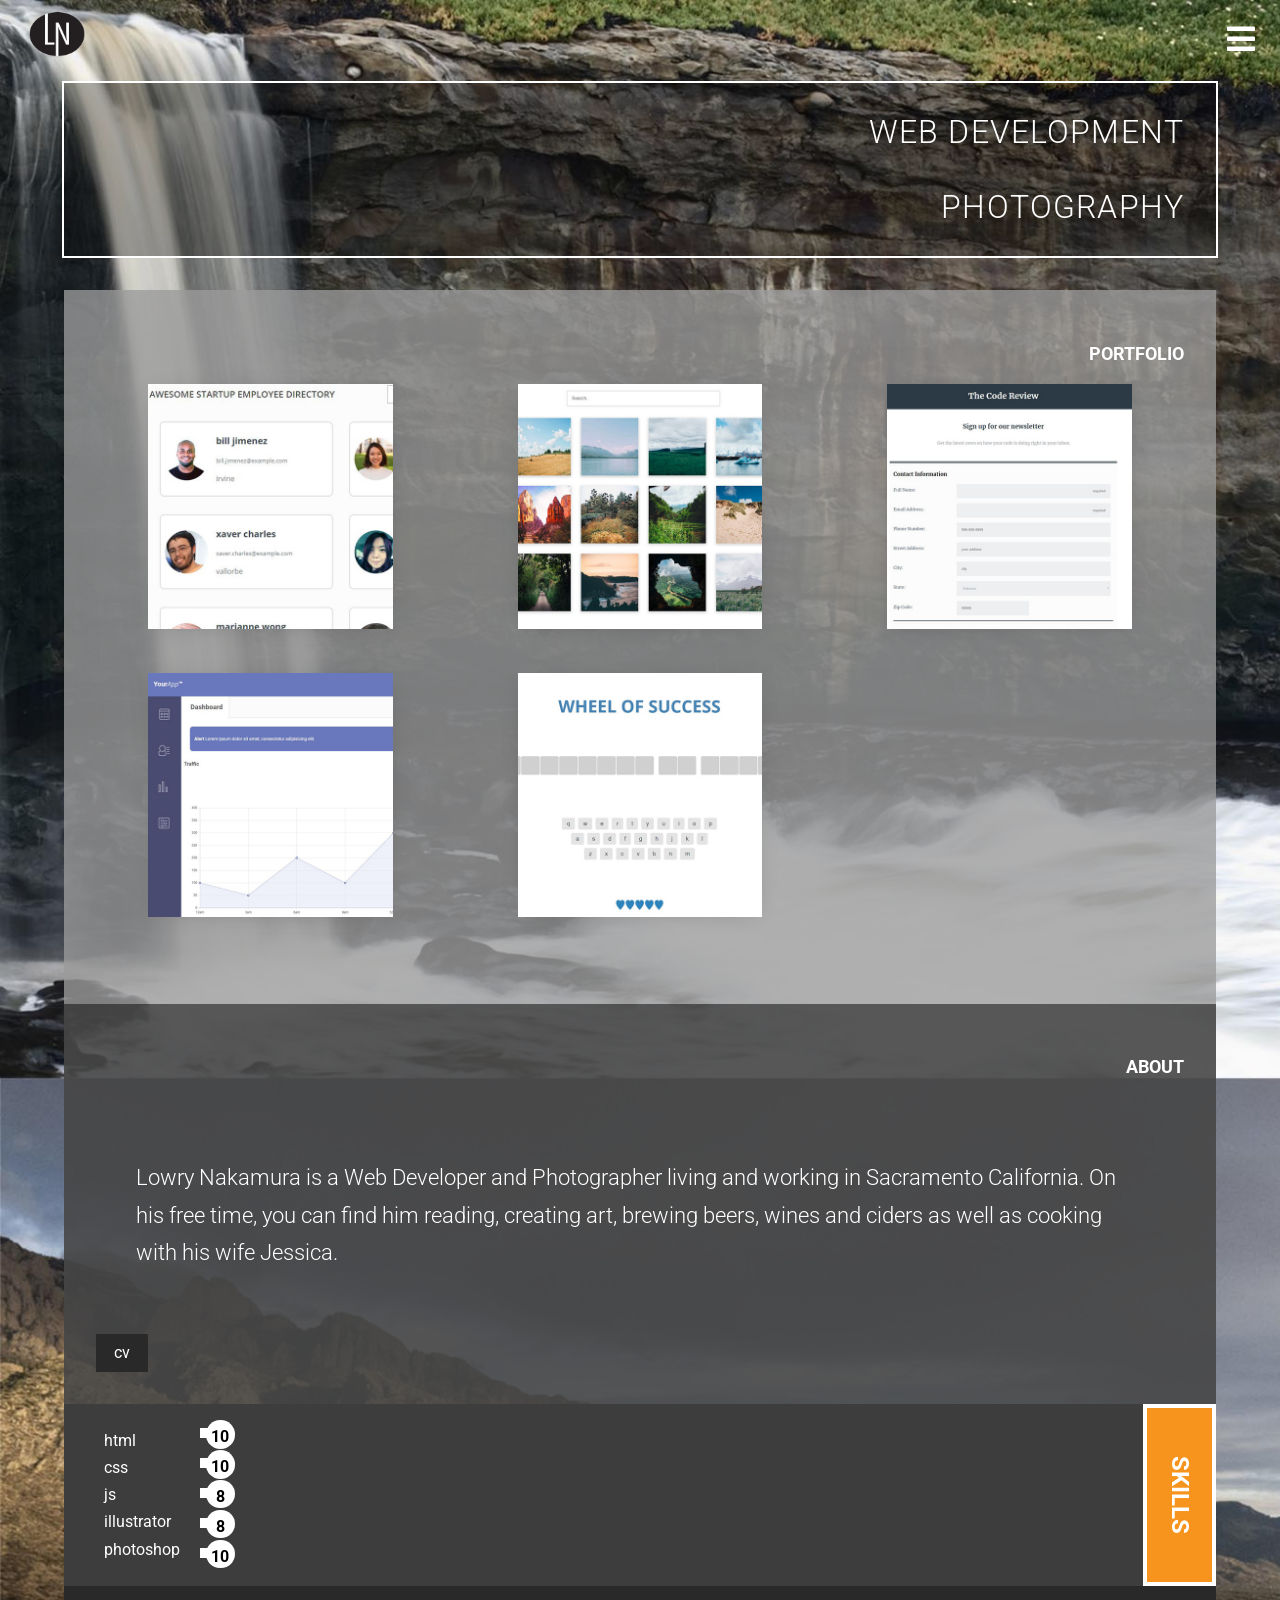
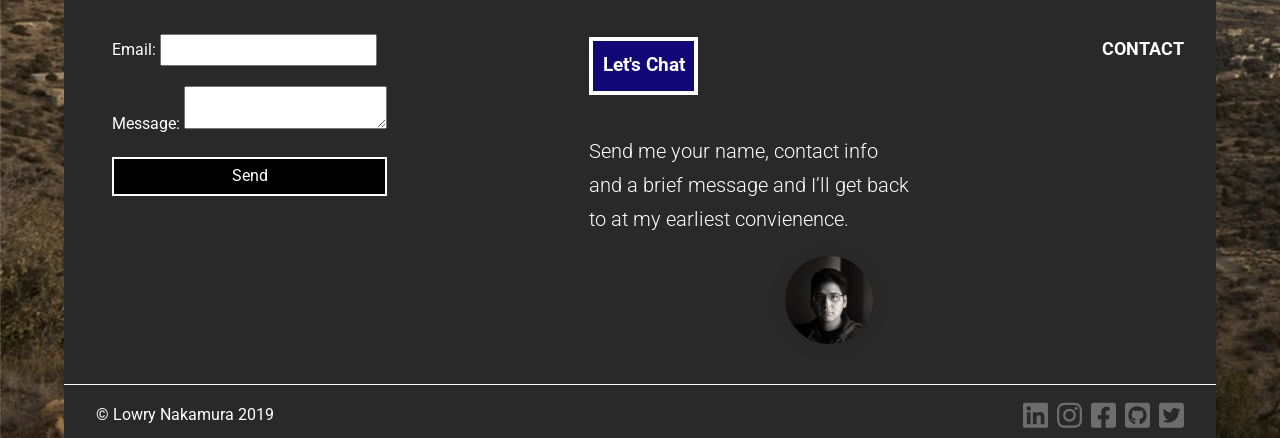
==== commit 3fd3ae0d: "edit form" ====
--- a/index.html
+++ b/index.html
@@ -131,15 +131,16 @@
 			</div>
 			<!--begin Form-->
 			<form
+			  class="form-container"
 			  action="https://formspree.io/xgekqble"
 			  method="POST"
 			>
 			  <label>
-			    Your email:
+			    Email:
 			    <input type="text" name="_replyto">
 			  </label>
 			  <label>
-			    Your message:
+			    Message:
 			    <textarea name="message"></textarea>
 			  </label>
 
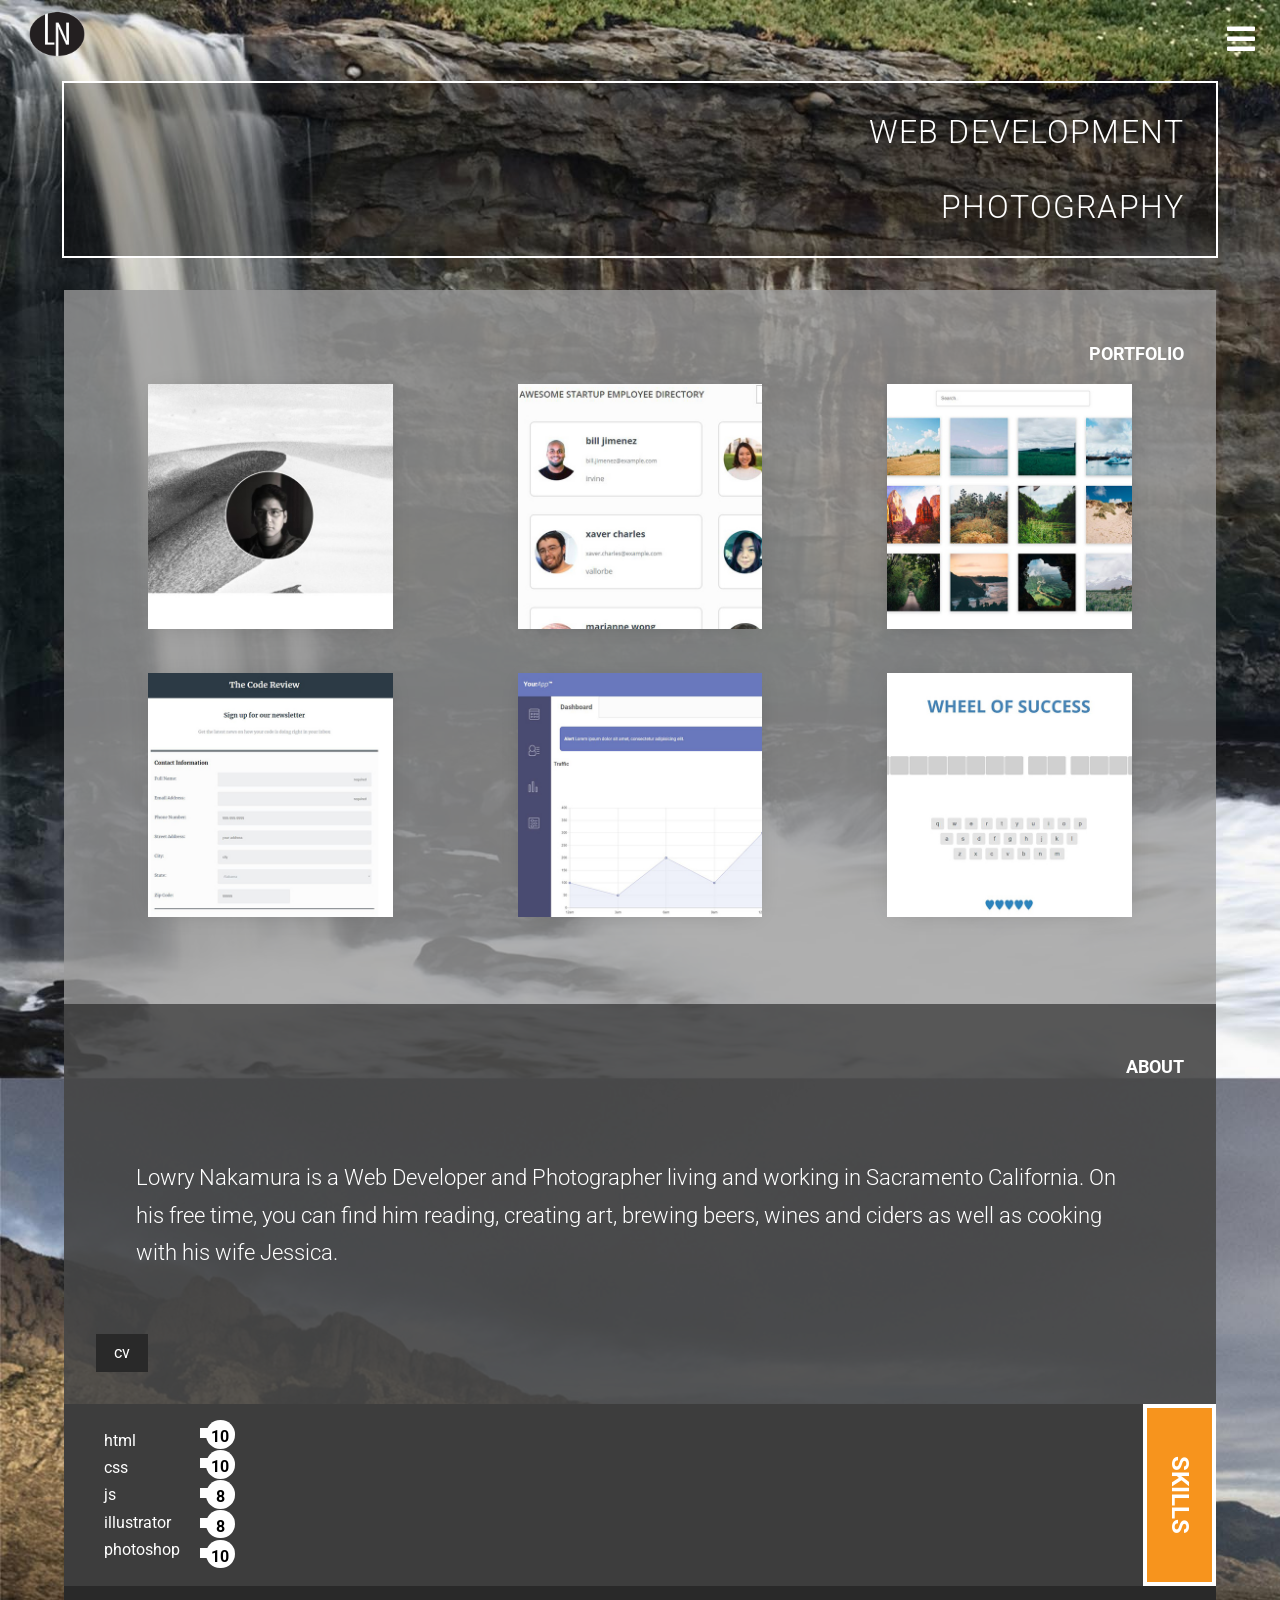
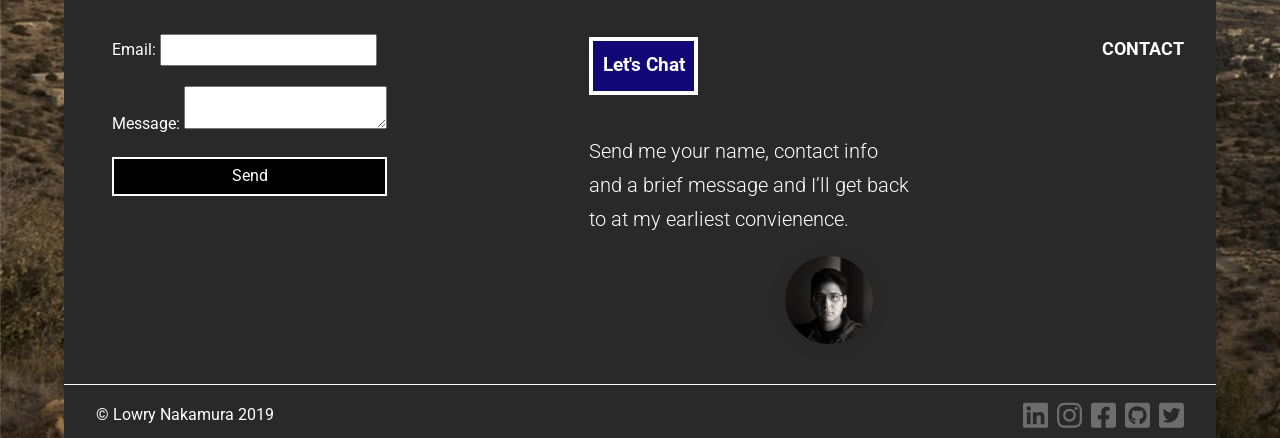
==== commit 594b01b2: "add photosite item and link" ====
--- a/index.html
+++ b/index.html
@@ -37,6 +37,7 @@
 		<section id="portfolio">
 			<h2 class="section-title">Portfolio</h2>
 			<div id="imgContainer">
+				<a class="port-link" href="http://lowrynakamuraphoto.com/" target="_blank"><img class="port-img" src="img/port-img/photoSite.jpg" alt="Image for Lowry Nakamura Photography Website."><img class="overlay" src="img/port-img/photo-work.png" alt="Lowry Nakamura Photography"></a>
 				<!--Employee Api Project-->
 				<a class="port-link" href="project/emp-api/index.html" target="_blank"><img class="port-img" src="img/port-img/employeeSearch.jpg" alt="Employee search."><img class="overlay" src="img/port-img/api.png" alt="overlay for employee search api hover"></a>
 				<!--Sample Photo Gallery-->
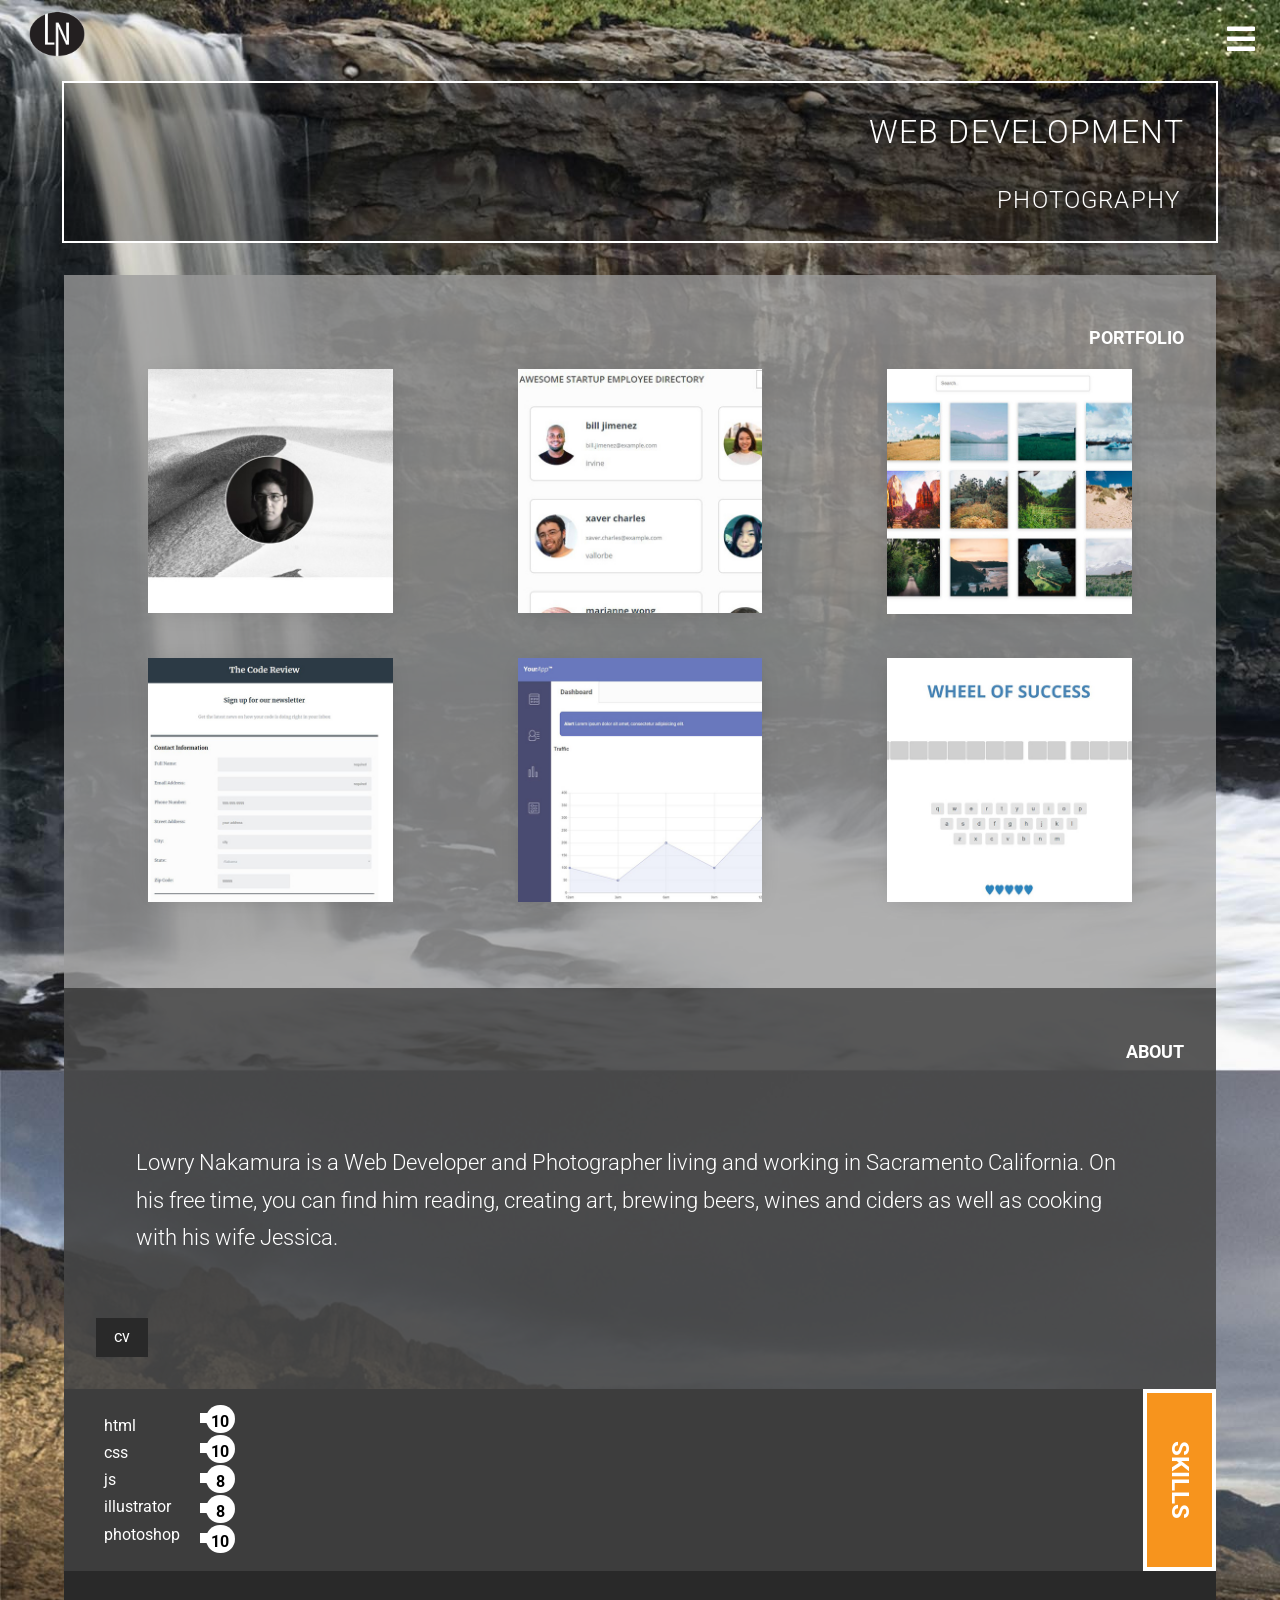
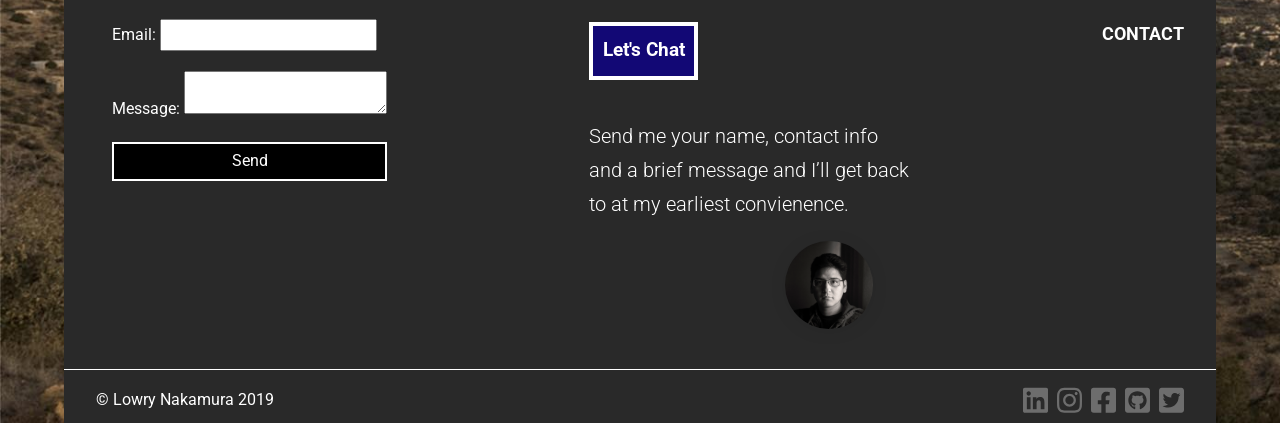
==== commit 36452bd7: "update html and css" ====
--- a/index.html
+++ b/index.html
@@ -29,7 +29,7 @@
 		<section id="banner">
 			<div id="highlightBrdr">
 				<h1>Web Development</h1>
-				<h1>Photography</h1>
+				<h2>Photography</h2>
 			</div>
 		</section>
 		<div class="container">
--- a/css/style.css
+++ b/css/style.css
@@ -435,6 +435,14 @@
   font-weight: 300;
   letter-spacing: 1.15px;
 }
+#banner h2 {
+  text-align: right;
+  padding-right: 1.5em;
+  color: #fff;
+  text-transform: uppercase;
+  font-weight: 300;
+  letter-spacing: 1.15px;
+}
 
 #headlineContainer h3 {
   display: inline-block;
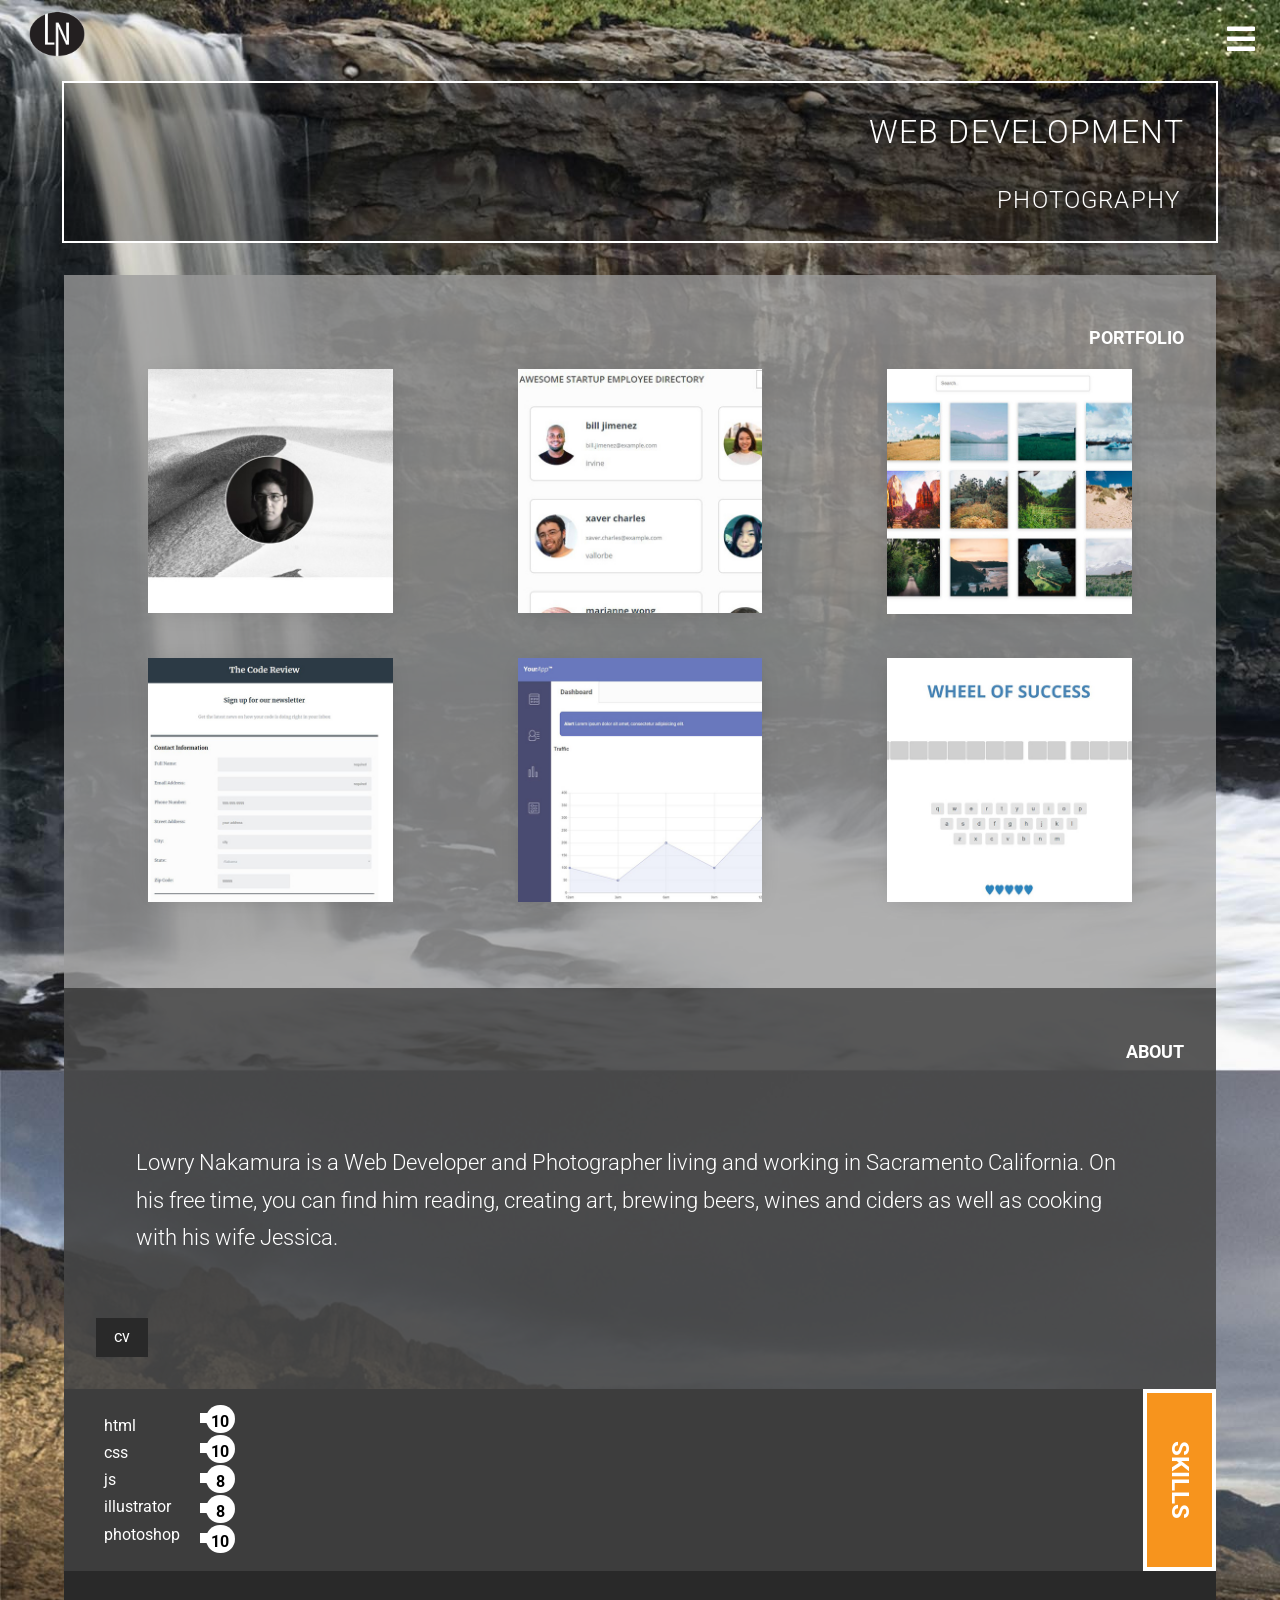
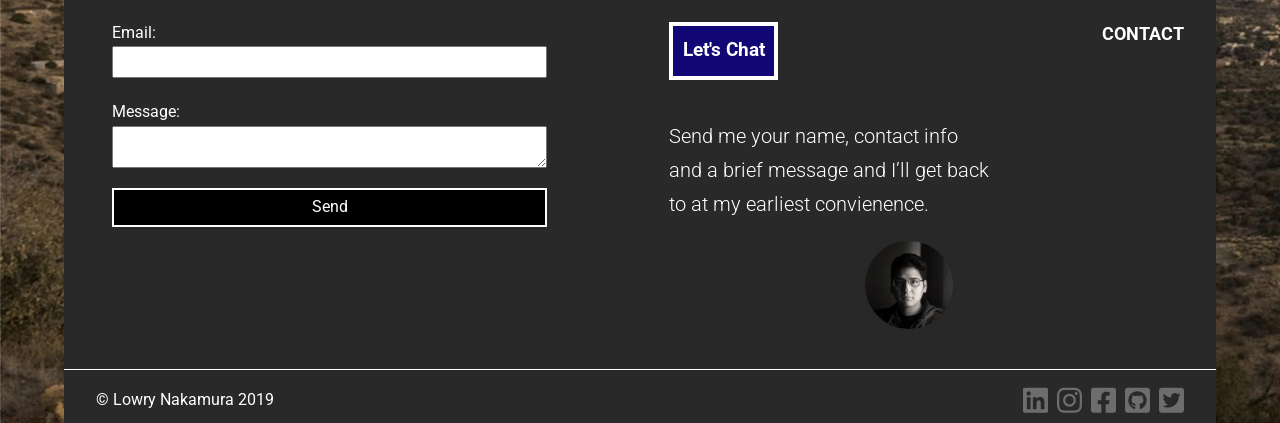
==== commit 24b5774a: "fix bugs" ====
--- a/index.html
+++ b/index.html
@@ -138,16 +138,17 @@
 			>
 			  <label>
 			    Email:
-			    <input type="text" name="_replyto">
 			  </label>
+			  <input type="text" name="_replyto">
 			  <label>
 			    Message:
-			    <textarea name="message"></textarea>
+			    
 			  </label>
+			  <textarea name="message"></textarea>
 
 			  <!-- your other form fields go here -->
 
-			  <button type="submit">Send</button>
+			  <button type="submit" target="_blank">Send</button>
 			</form>
 			<!--end Form-->
 		</section>
--- a/css/style.css
+++ b/css/style.css
@@ -294,7 +294,9 @@
   box-shadow: 0px 2px 23px -10px rgba(0, 0, 0, 0.25);
   margin-left: 60%;
 }
-
+.form-container {
+  width: 90%;
+}
 #footer {
   display: flex;
   justify-content: space-between;
@@ -358,6 +360,9 @@
     display: flex;
     font-size: 1.25em;
     padding: 2em;
+  }
+  .form-container {
+    width: 40%;
   }
 }
 @media (min-width: 1280px) {
@@ -533,7 +538,11 @@
 .form-container {
   display: flex;
   flex-direction: column;
+  
   padding: 1em;
+}
+.form-container label {
+  display: inline-block;
 }
 .form-container #nameRequired, .form-container #emailRequired, .form-container #textfieldRequired {
   color: #F31431;
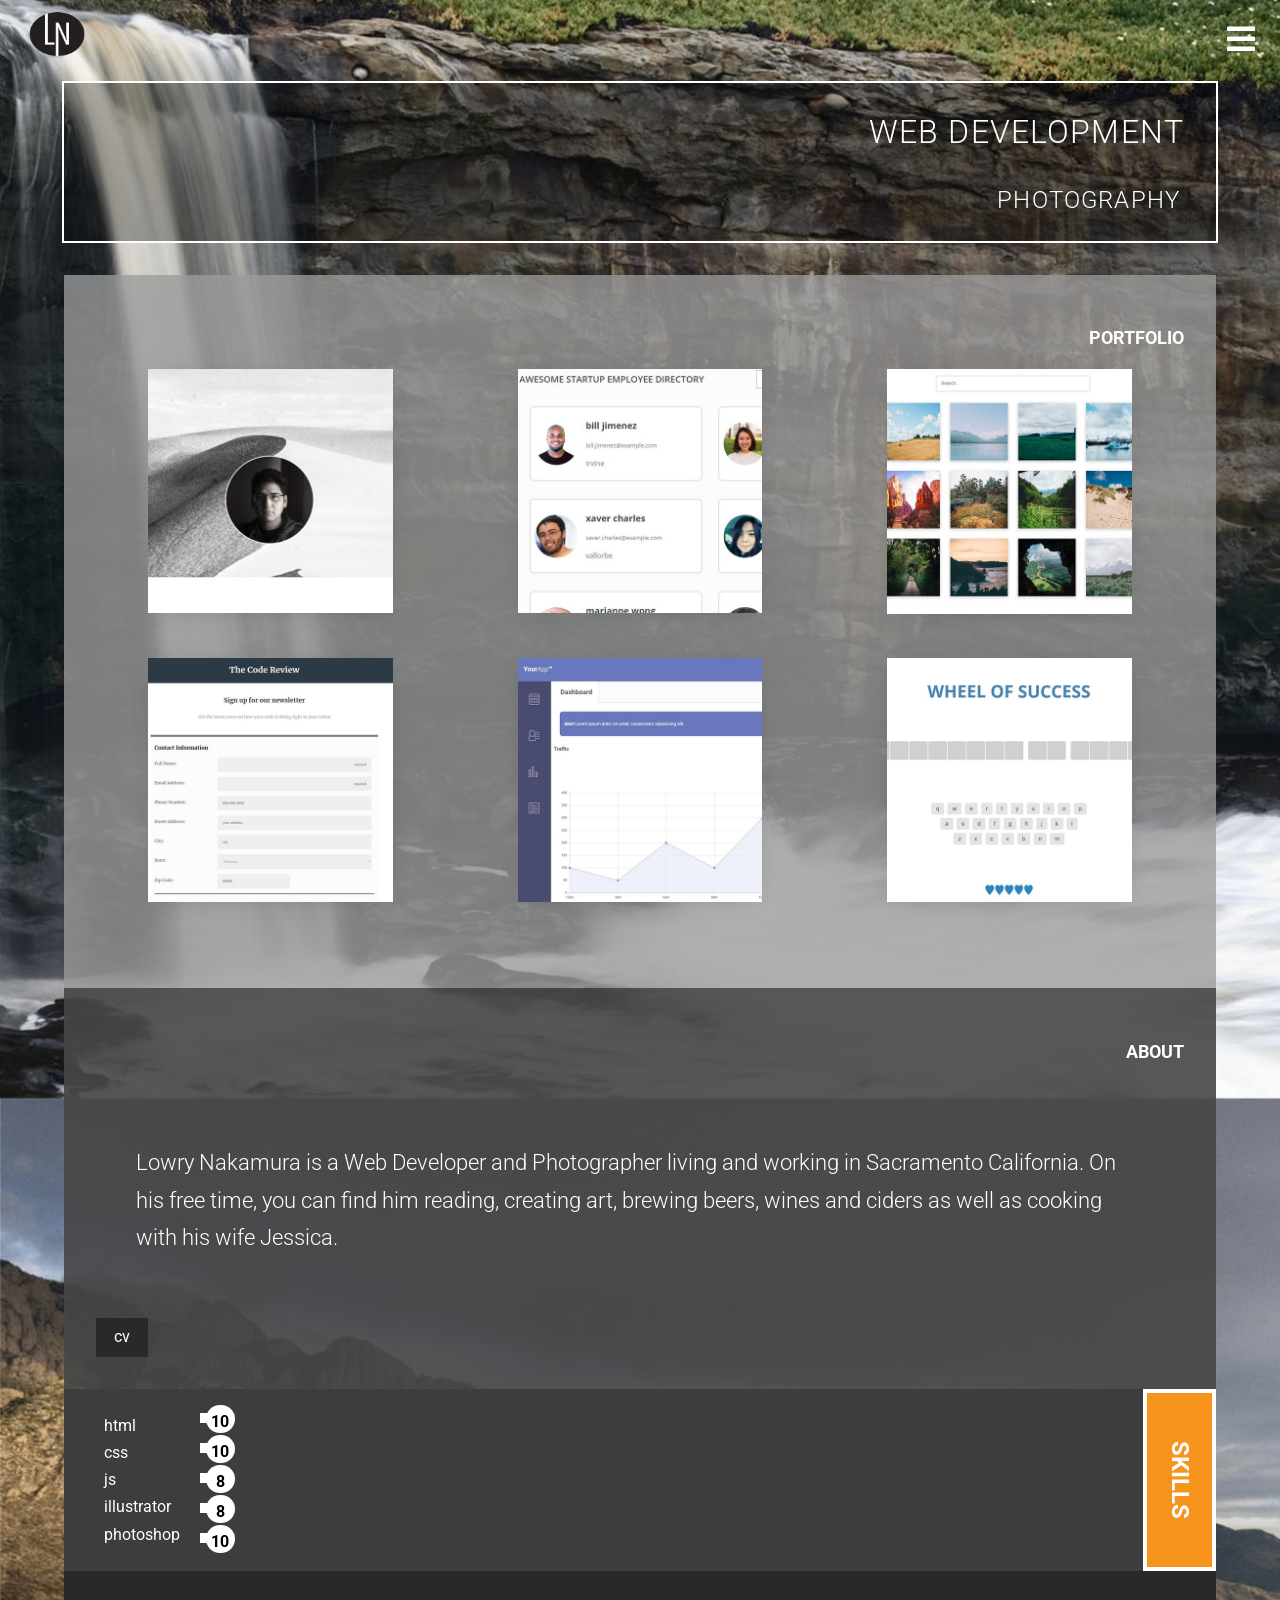
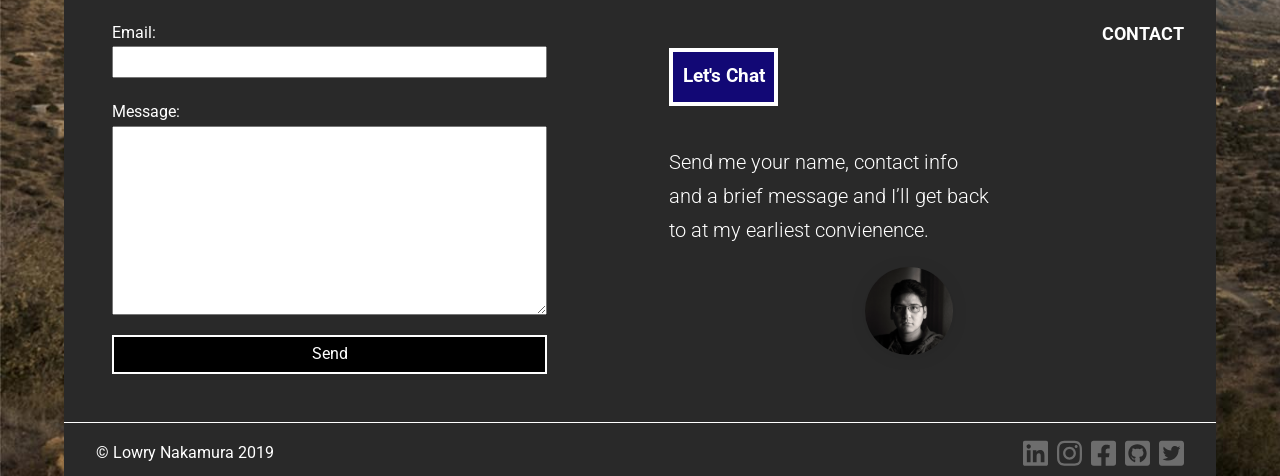
==== commit 215f7654: "Update index.html" ====
--- a/index.html
+++ b/index.html
@@ -144,7 +144,7 @@
 			    Message:
 			    
 			  </label>
-			  <textarea name="message"></textarea>
+			  <textarea name="message" rows="10" cols="10"></textarea>
 
 			  <!-- your other form fields go here -->
 
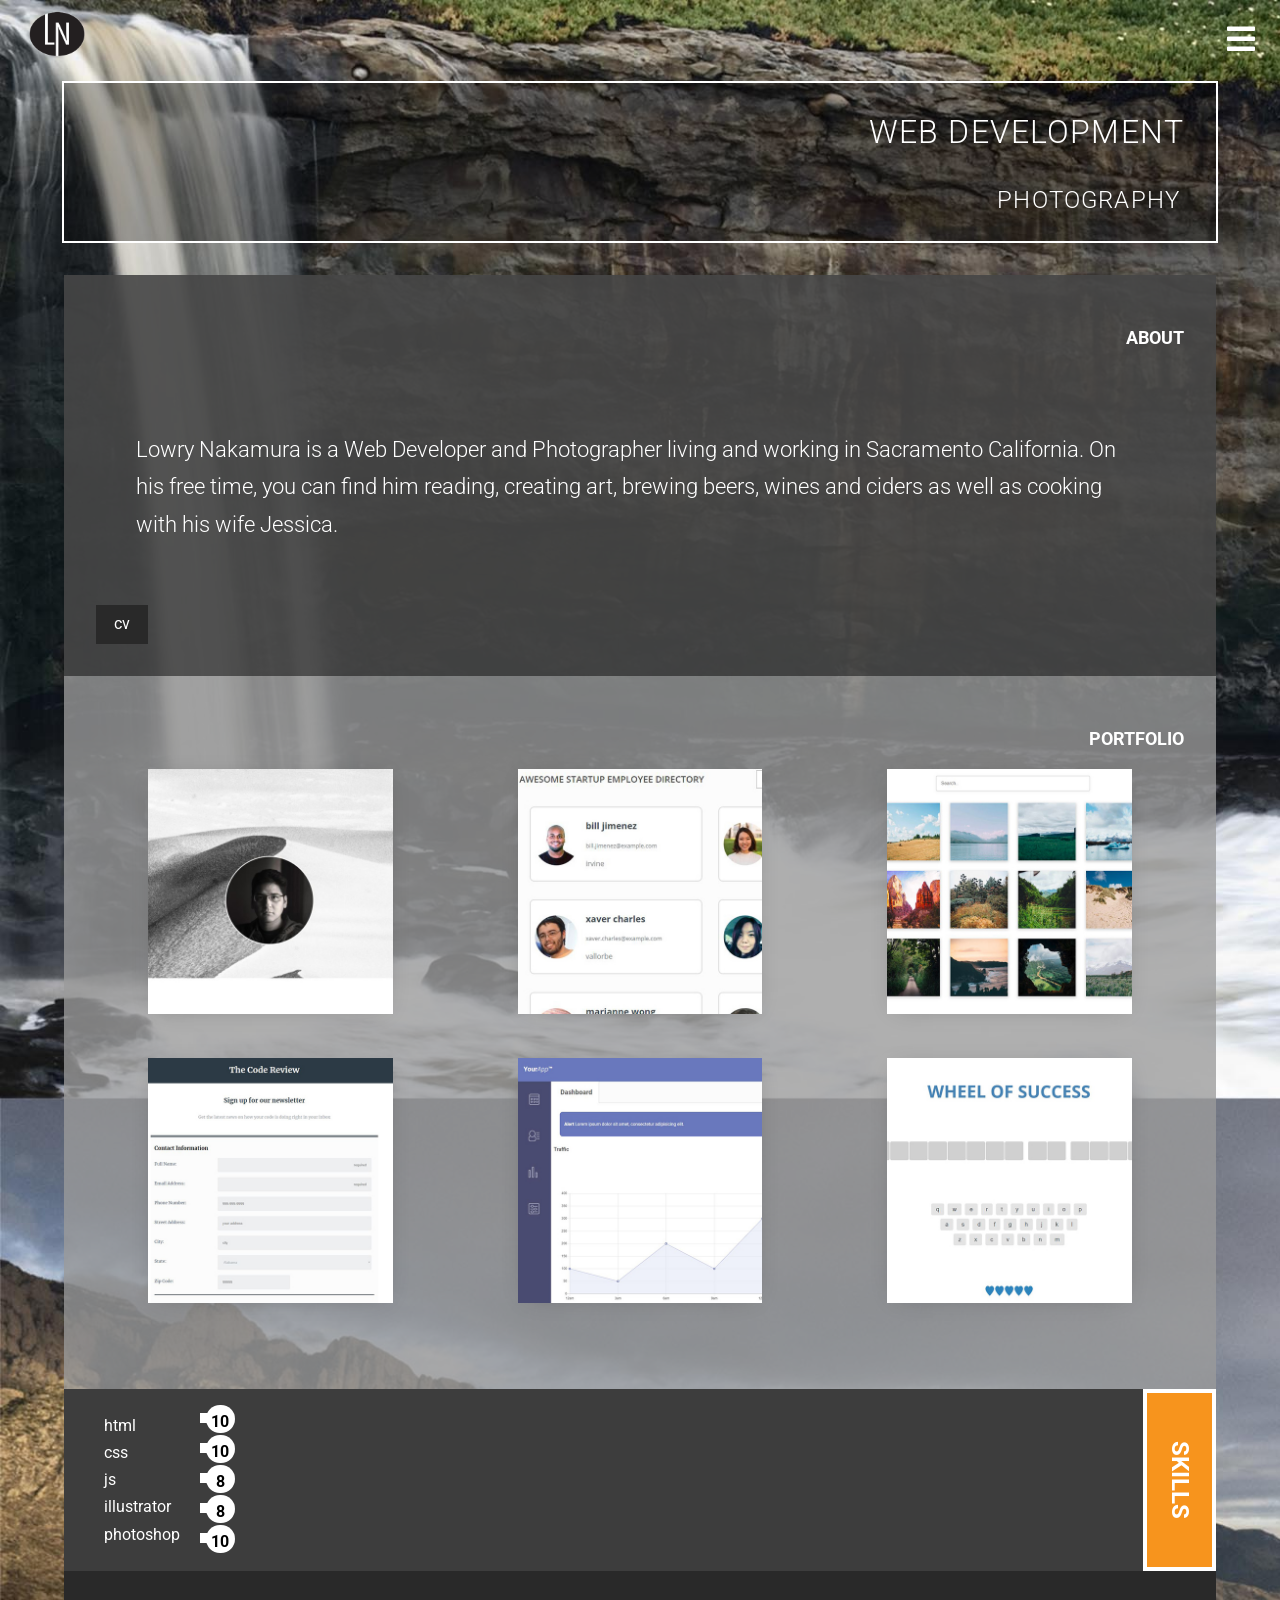
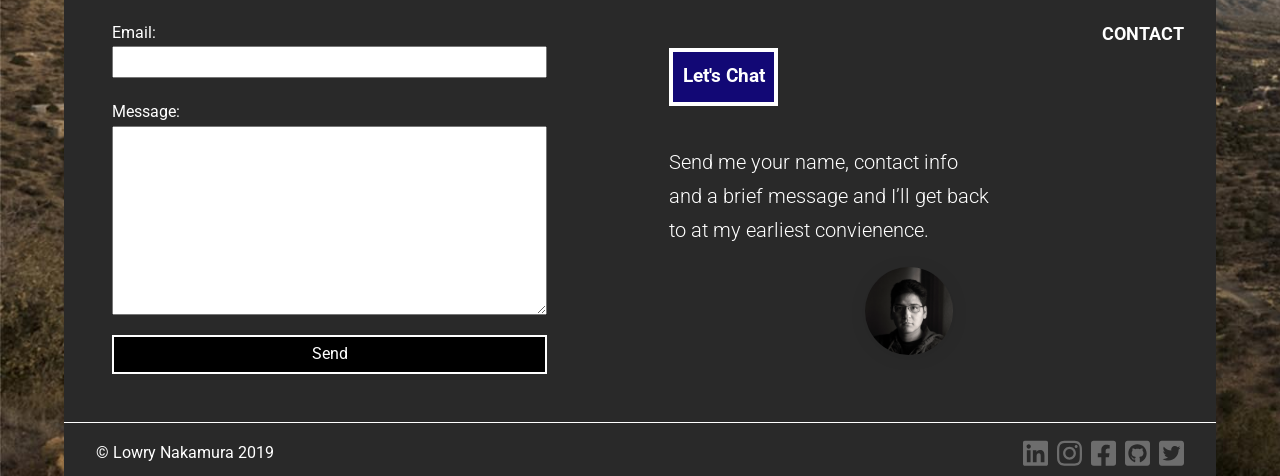
==== commit bacc7d2d: "update app and move bio section" ====
--- a/index.html
+++ b/index.html
@@ -33,23 +33,6 @@
 			</div>
 		</section>
 		<div class="container">
-		<!--begin Portfolio-->
-		<section id="portfolio">
-			<h2 class="section-title">Portfolio</h2>
-			<div id="imgContainer">
-				<a class="port-link" href="http://lowrynakamuraphoto.com/" target="_blank"><img class="port-img" src="img/port-img/photoSite.jpg" alt="Image for Lowry Nakamura Photography Website."><img class="overlay" src="img/port-img/photo-work.png" alt="Lowry Nakamura Photography"></a>
-				<!--Employee Api Project-->
-				<a class="port-link" href="project/emp-api/index.html" target="_blank"><img class="port-img" src="img/port-img/employeeSearch.jpg" alt="Employee search."><img class="overlay" src="img/port-img/api.png" alt="overlay for employee search api hover"></a>
-				<!--Sample Photo Gallery-->
-				<a class="port-link" href="project/samp-gallery/index.html" target="_blank"><img class="port-img" src="img/port-img/photoGallery.jpg" alt="Photo Gallery"><img class="overlay" src="img/port-img/img-gallery.png" alt="overlay for sample photo gallery hover"></a>
-				<!--Registration Form-->
-				<a class="port-link" href="project/registration/tech-degree-project-3/index.html" target="_blank"><img class="port-img" src="img/port-img/registrationForm.jpg" alt="Registration Form"><img class="overlay" src="img/port-img/registration.png" alt="overlay for registration form hover"></a>
-				<!--webApp-->
-				<a class="port-link" href="project/webApp/main.html" target="_blank"><img class="port-img" src="img/port-img/webApp.jpg" alt="Web app game."><img class="overlay" src="img/port-img/webApp.png" alt="overlay for webApp hover"></a>
-				<!--Wheel of Success-->
-				<a class="port-link" href="project/wheel/index.html" target="_blank"><img class="port-img" src="img/port-img/wheelOfSuccess.jpg" alt="Wheel of success app."><img class="overlay" src="img/port-img/wheel.png" alt="overlay for wheel of success hover"></a>
-			</div>
-		</section>
 		<!--begin About-->
 		<section id="about">
 			<h2 class="section-title">About</h2>
@@ -85,6 +68,23 @@
 			        </ol>
 			    </div>
 			<button id="toggleResume">cv</button>
+		</section>
+		<!--begin Portfolio-->
+		<section id="portfolio">
+			<h2 class="section-title">Portfolio</h2>
+			<div id="imgContainer">
+				<a class="port-link" href="http://lowrynakamuraphoto.com/" target="_blank"><img class="port-img" src="img/port-img/photoSite.jpg" alt="Image for Lowry Nakamura Photography Website."><img class="overlay" src="img/port-img/photo-work.png" alt="Lowry Nakamura Photography"></a>
+				<!--Employee Api Project-->
+				<a class="port-link" href="project/emp-api/index.html" target="_blank"><img class="port-img" src="img/port-img/employeeSearch.jpg" alt="Employee search."><img class="overlay" src="img/port-img/api.png" alt="overlay for employee search api hover"></a>
+				<!--Sample Photo Gallery-->
+				<a class="port-link" href="project/samp-gallery/index.html" target="_blank"><img class="port-img" src="img/port-img/photoGallery.jpg" alt="Photo Gallery"><img class="overlay" src="img/port-img/img-gallery.png" alt="overlay for sample photo gallery hover"></a>
+				<!--Registration Form-->
+				<a class="port-link" href="project/registration/tech-degree-project-3/index.html" target="_blank"><img class="port-img" src="img/port-img/registrationForm.jpg" alt="Registration Form"><img class="overlay" src="img/port-img/registration.png" alt="overlay for registration form hover"></a>
+				<!--webApp-->
+				<a class="port-link" href="project/webApp/main.html" target="_blank"><img class="port-img" src="img/port-img/webApp.jpg" alt="Web app game."><img class="overlay" src="img/port-img/webApp.png" alt="overlay for webApp hover"></a>
+				<!--Wheel of Success-->
+				<a class="port-link" href="project/wheel/index.html" target="_blank"><img class="port-img" src="img/port-img/wheelOfSuccess.jpg" alt="Wheel of success app."><img class="overlay" src="img/port-img/wheel.png" alt="overlay for wheel of success hover"></a>
+			</div>
 		</section>
 		<!--begin Skills-->
 		<section id="skills">
